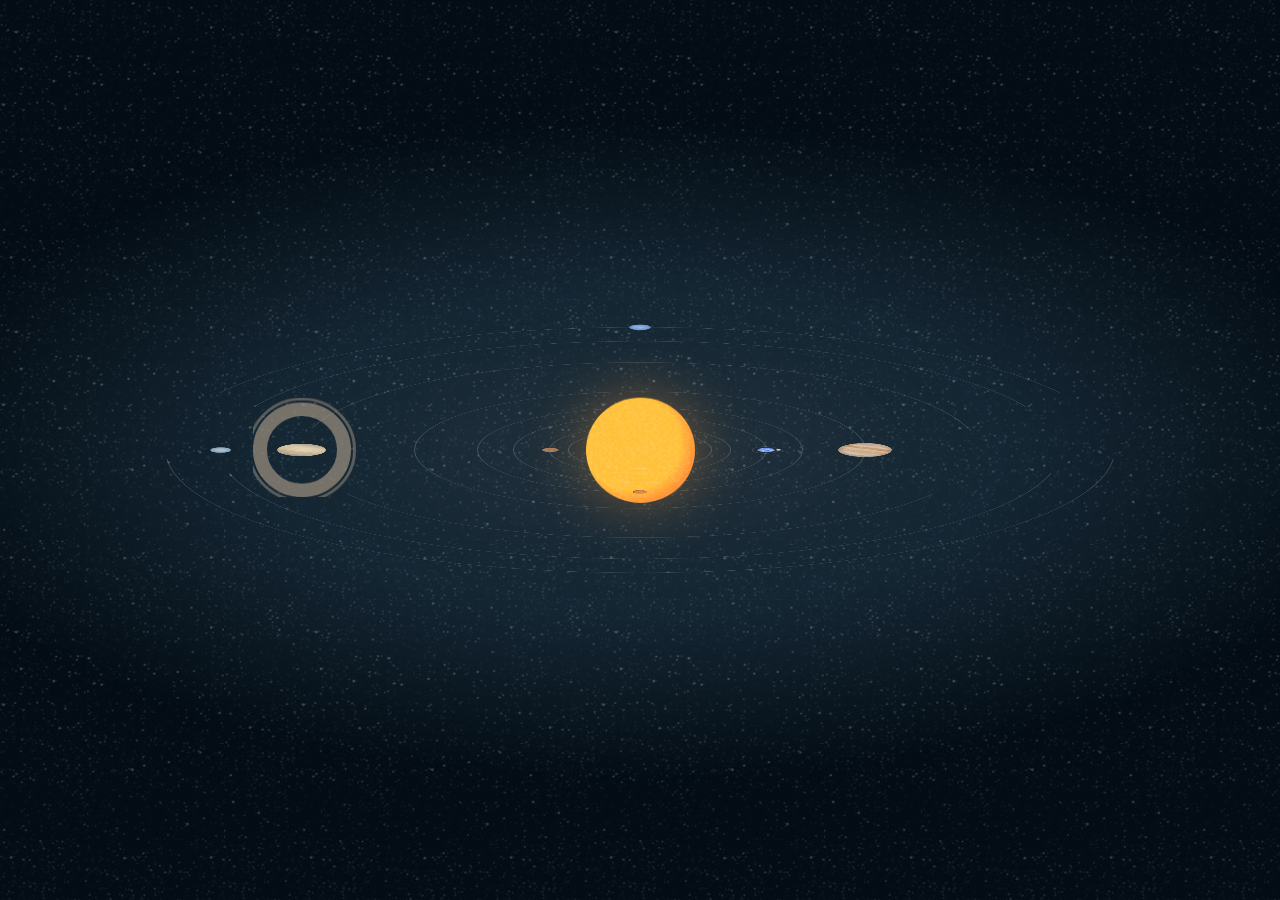
==== Universe/index.html @ 33dba789 "Add Universe" ====
<!DOCTYPE html>
<html lang="th">
<head>
    <meta charset="UTF-8">
    <meta name="viewport" content="width=device-width, initial-scale=1.0">
    <link rel="stylesheet" href="style.css">

    <title>Document</title>
</head>
<body class="opening hide-UI view-2D zoom-large data-close controls-close">
  <audio autoplay loop>
    <source src = "Fearless Motivation - The Universe In Me - Song Mix (Epic Music).mp3">
    This browser not support audio flie
  </audio>
  
    <div id="navbar">
      <a id="toggle-data" href="#data"><i class="icon-data"></i>Data</a>
      <h1>3D Solar System<br><span>Thank you @JulianGarnier</a></span></h1>
      <a id="toggle-controls" href="#controls"><i class="icon-controls"></i>Controls</a>
    </div>
    <div id="data">
      
      <a class="sun" title="sun" href="#sunspeed">Sun</a>
      <a class="mercury" title="mercury" href="#mercuryspeed">Mercury</a>
      <a class="venus" title="venus" href="#venusspeed">Venus</a>
      <a class="earth active" title="earth" href="#earthspeed">Earth</a>
      <a class="mars" title="mars" href="#marsspeed">Mars</a>
      <a class="jupiter" title="jupiter" href="#jupiterspeed">Jupiter</a>
      <a class="saturn" title="saturn" href="#saturnspeed">Saturn</a>
      <a class="uranus" title="uranus" href="#uranusspeed">Uranus</a>
      <a class="neptune" title="neptune" href="#neptunespeed">Neptune</a>
    </div>
    
    <div id="controls">
      <label class="set-view">
        <input type="checkbox">
      </label>
      <label class="set-zoom">
        <input type="checkbox">
      </label>
      <label>
        <input type="radio" class="set-speed" name="scale" checked>
        <span>Speed</span>
      </label>
      <label>
        <input type="radio" class="set-size" name="scale">
        <span>Size</span>
      </label>
      <label>
        <input type="radio" class="set-distance" name="scale">
        <span>Distance</span>
      </label>
      <label class="set-mutesong">
        <input type="checkbox" id="mutesongCheckbox" class="set-mutesong" name="mute">
        <span>Mute Song</span>
      </label>
      

    </div> 
  </div> 
    <div id="universe" class="scale-stretched">
      <div id="galaxy">
        <div id="solar-system" class="earth">
          <div id="mercury" class="orbit">
            <div class="pos">
              <div class="planet">
                <dl class="infos">
                  <dt>Mercury</dt>
                  <dd><span></span></dd>
                </dl>
              </div>
            </div>
          </div>
          <div id="venus" class="orbit">
            <div class="pos">
              <div class="planet">
                <dl class="infos">
                  <dt>Venus</dt>
                  <dd><span></span></dd>
                </dl>
              </div>
            </div>
          </div>
          <div id="earth" class="orbit">
            <div class="pos">
              <div class="orbit">
                <div class="pos">
                  <div class="moon"></div>
                </div>
              </div>
              <div class="planet">
                <dl class="infos">
                  <dt>Earth</dt>
                  <dd><span></span></dd>
                </dl>
              </div>
            </div>
          </div>
          <div id="mars" class="orbit">
            <div class="pos">
              <div class="planet">
                <dl class="infos">
                  <dt>Mars</dt>
                  <dd><span></span></dd>
                </dl>
              </div>
            </div>
          </div>
          <div id="controls">
          </div>
          <div id="jupiter" class="orbit">
            <div class="pos">
              <div class="planet">
                <dl class="infos">
                  <dt>Jupiter</dt>
                  <dd><span></span></dd>
                </dl>
              </div>
            </div>
          </div>
          <div id="saturn" class="orbit">
            <div class="pos">
              <div class="planet">
                <div class="ring"></div>
                <dl class="infos">
                  <dt>Saturn</dt>
                  <dd><span></span></dd>
                </dl>
              </div>
            </div>
          </div>
          <div id="uranus" class="orbit">
            <div class="pos">
              <div class="planet">
                <dl class="infos">
                  <dt>Uranus</dt>
                  <dd><span></span></dd>
                </dl>
              </div>
            </div>
          </div>
          <div id="neptune" class="orbit">
            <div class="pos">
              <div class="planet">
                <dl class="infos">
                  <dt>Neptune</dt>
                  <dd><span></span></dd>
                </dl>
              </div>
            </div>
          </div>
          <div id="sun">
            <dl class="infos">
              <dt>Sun</dt>
              <dd><span></span></dd>
            </dl>
          </div>
        </div>
      </div>
    </div>
    
    
    <script src="//ajax.googleapis.com/ajax/libs/jquery/1.8.1/jquery.min.js"></script>

    <script type="text/javascript">
    if (typeof jQuery == 'undefined') { 
      document.write(unescape("%3Cscript src='js/jquery.min.js' type='text/javascript'%3E%3C/script%3E"));
    }
    
    </script>
    <script src="js/prefixfree.min.js"></script>
    <script src="js/scripts.min.js"></script>
    <script src="//cdnjs.cloudflare.com/ajax/libs/jquery/2.1.3/jquery.min.js"></script>
    <script src="main.js"></script>
  </body>
</html>
---- Universe/style.css ----
/* author: Julian Garnier
https://codepen.io/juliangarnier/pen/krNqZO */

@import url(https://fonts.googleapis.com/css?family=Open+Sans:400,300);

@import url('https://fonts.googleapis.com/css2?family=Athiti:wght@400;300&display=swap');

/*
  Copyright (c) 2012 Julian Garnier
  Licensed under the MIT license
*/
html, body, div, span, applet, object, iframe, h1, h2, h3, h4, h5, h6, p, blockquote, pre, a, abbr, acronym, address, big, cite, code, del, dfn, em, img, ins, kbd, q, s, samp, small, strike, strong, sub, sup, tt, var, b, u, i, center, dl, dt, dd, ol, ul, li, fieldset, form, label, legend, table, caption, tbody, tfoot, thead, tr, th, td, article, aside, canvas, details, embed, figure, figcaption, footer, header, hgroup, menu, nav, output, ruby, section, summary, time, mark, audio, video {
  
  border: 0;
  font-size: 100%;
  font: inherit;
  vertical-align: baseline;
  margin: 0;
  padding: 0; }
  

article, aside, details, figcaption, figure, footer, header, hgroup, menu, nav, section {
  display: block; }

body {
  line-height: 1; }

ol, ul {
  list-style: none; }

blockquote, q {
  quotes: none; }

blockquote:before, blockquote:after, q:before, q:after {
  content: none; }

table {
  border-collapse: collapse;
  border-spacing: 0; }

* {
  -moz-box-sizing: border-box;
  box-sizing: border-box;
  box-sizing: border-box; }

body {
  font-size: 10px;
  font-family: 'Athiti', sans-serif;
  font-weight: 300;
  background-color: #08090A; }

#universe {
  z-index: 1;
  position: absolute;
  overflow: hidden;
  width: 100%;
  height: 100%;
  background-position: center 40%;
  background-repeat: no-repeat;
  background-size: cover; }

#galaxy {
  position: relative;
  width: 100%;
  height: 100%;
  /*perspective: 4000;*/ }

#solar-system {
  position: absolute;
  width: 100%;
  height: 100%;
  transform-style: preserve-3d; }

.orbit {
  position: absolute;
  top: 50%;
  left: 50%;
  border: 1px solid rgba(255, 255, 255, 0.2);
  border-radius: 50%;
  transform-style: preserve-3d;
  animation-name: orbit;
  animation-iteration-count: infinite;
  animation-timing-function: linear; }

.orbit .orbit {
  animation-name: suborbit; }

.pos {
  position: absolute;
  top: 50%;
  width: 2em;
  height: 2em;
  margin-top: -1em;
  margin-left: -1em;
  transform-style: preserve-3d;
  animation-name: invert;
  animation-iteration-count: infinite;
  animation-timing-function: linear; }

#sun, .planet, #earth .moon {
  position: absolute;
  top: 50%;
  left: 50%;
  width: 1em;
  height: 1em;
  margin-top: -0.5em;
  margin-left: -0.5em;
  border-radius: 50%;
  transform-style: preserve-3d; }

#sun {
  background-color: #FB7209;
  background-repeat: no-repeat;
  background-size: cover;
  box-shadow: 0 0 60px rgba(255, 160, 60, 0.4); }

.planet {
  background-color: #202020;
  background-repeat: no-repeat;
  background-size: cover;
  animation-iteration-count: infinite;
  animation-timing-function: linear; }

.ring {
  position: absolute;
  top: 50%;
  left: 50%;
  border-radius: 50%; }

#saturn .ring {
  width: 2em;
  height: 2em;
  margin-top: -1em;
  margin-left: -1em;
  border: 0.3em solid rgba(160, 147, 130, 0.7);
  animation-iteration-count: infinite;
  animation-timing-function: linear; }

#saturn .ring:after {
  border-radius: 50%;
  position: absolute;
  content: '';
  top: 50%;
  left: 50%;
  width: 2.2em;
  height: 2.2em;
  margin-top: -1.1em;
  margin-left: -1.1em;
  border: 0.07em solid rgba(160, 147, 130, 0.5);
  box-sizing: border-box;
  box-sizing: border-box; }

/* --------------------------------------------------------------------------- planets index */
#mercury {
  z-index: 10; }

#venus {
  z-index: 9; }

#earth {
  z-index: 8; }

#moon {
  z-index: 7; }

#mars {
  z-index: 6; }

#jupiter {
  z-index: 5; }

#saturn {
  z-index: 4; }

#uranus {
  z-index: 3; }

#neptune {
  z-index: 2; }

#sun {
  z-index: 1; }

/* --------------------------------------------------------------------------- animations */
@keyframes orbit {
  0% {
    transform: rotateZ(0deg); }

  100% {
    transform: rotateZ(-360deg); } }

@keyframes suborbit {
  0% {
    transform: rotateX(90deg) rotateZ(0deg); }

  100% {
    transform: rotateX(90deg) rotateZ(-360deg); } }

@keyframes invert {
  0% {
    transform: rotateX(-90deg) rotateY(360deg) rotateZ(0deg); }

  100% {
    transform: rotateX(-90deg) rotateY(0deg) rotateZ(0deg); } }

/* --------------------------------------------------------------------------- opening */
.view-3D .opening #sun,
.view-3D .opening .orbit,
.view-3D .opening .pos,
.view-3D .opening .planet,
.view-3D .opening .satelite,
.view-3D .opening .ring {
  transition-duration: 4s; }

#universe.opening #sun {
  box-shadow: 0 0 0 rgba(255, 160, 60, 0); }

/* --------------------------------------------------------------------------- 2D view */
.view-2D.zoom-large #sun {
  transform-style: flat; }

.view-2D.zoom-large .orbit {
  transform-style: flat; }

.view-2D #sun,
.view-2D .ring {
  transform: rotateX(0deg); }

.view-2D .planet,
.view-2D .moon {
  transform: rotateX(90deg); }

/* --------------------------------------------------------------------------- 3D view */
.view-3D.zoom-large #sun {
  transform-style: preserve-3d; }

.view-3D.zoom-large .orbit {
  transform-style: preserve-3d; }

.view-3D #solar-system {
  transform: rotateX(75deg); }

.view-3D #sun {
  transform: rotateX(-90deg); }

.view-3D .ring {
  transform: rotateX(90deg); }

.view-3D .planet,
.view-3D .moon {
  transform: rotateX(0deg); }

/* --------------------------------------------------------------------------- large zoom */
.zoom-large #solar-system {
  width: 100%; }

.zoom-large.view-2D .scale-stretched #solar-system {
  font-size: 26%; }

.zoom-large.view-3D .scale-stretched #solar-system {
  font-size: 62%; }

.zoom-large.view-2D .scale-d #solar-system {
  font-size: 22%; }

.zoom-large.view-3D .scale-d #solar-system {
  font-size: 48%; }

.zoom-large.view-2D .scale-s #solar-system {
  font-size: 7%; }

.zoom-large.view-3D .scale-s #solar-system {
  font-size: 14%; }

/* --------------------------------------------------------------------------- close zoom */
.zoom-close #solar-system {
  width: 200%;
  font-size: 100%; }

.zoom-close .scale-stretched #solar-system {
  margin-left: -100%; }

.zoom-close .scale-d #solar-system {
  margin-left: -106%; }

.zoom-close.view-2D .scale-d #solar-system {
  font-size: 84%; }

.zoom-close.view-3D .scale-d #solar-system {
  font-size: 84%; }

.zoom-close .scale-s #solar-system {
  margin-left: -145%; }

.zoom-close.view-2D .scale-s #solar-system {
  font-size: 40%; }

.zoom-close.view-3D .scale-s #solar-system {
  font-size: 40%; }

.zoom-close .orbit,
.zoom-close .pos,
.zoom-close .planet,
.zoom-close .satelite,
.zoom-close .ring {
  animation-play-state: paused!important;
  animation-duration: 0s!important;
  animation: none!important; }

.zoom-close.view-2D .planet,
.zoom-close.view-2D .moon {
  transform: rotateX(0deg); }

.zoom-close.view-3D .planet {
  transform: rotateX(-90deg); }

.zoom-close.view-3D .moon {
  transform: rotateX(90deg); }

.zoom-close .pos {
  left: 100%!important;
  top: 50%!important; }

/* --------------------------------------------------------------------------- data */
/* --------------------------------------------------------------------------- speed */
/* sideral years */
#mercury .pos,
#mercury .planet,
#mercury.orbit {
  animation-duration: 2.89016s; }

#venus .pos,
#venus .planet,
#venus.orbit {
  animation-duration: 7.38237s; }

#earth .pos,
#earth .planet,
#earth.orbit {
  animation-duration: 12.00021s; }

#earth .orbit .pos,
#earth .orbit {
  animation-duration: 0.89764s; }

#mars .pos,
#mars .planet,
#mars.orbit {
  animation-duration: 22.57017s; }

#jupiter .pos,
#jupiter .planet,
#jupiter.orbit {
  animation-duration: 142.35138s; }

#saturn .pos,
#saturn .planet,
#saturn.orbit,
#saturn .ring {
  animation-duration: 353.36998s; }

#uranus .pos,
#uranus .planet,
#uranus.orbit {
  animation-duration: 1008.20215s; }

#neptune .pos,
#neptune .planet,
#neptune.orbit {
  animation-duration: 1977.49584s; }

/* --------------------------------------------------------------------------- planets sizes */
/* --------------------------------------------------------------------------- stretched sizes */
.scale-stretched #sun {
  font-size: 24em; }

.scale-stretched #mercury .planet {
  font-size: 1.5em; }

.scale-stretched #venus .planet {
  font-size: 3.72em; }

.scale-stretched #earth .planet {
  font-size: 3.92em; }

.scale-stretched #earth .moon {
  font-size: 1.2em; }

.scale-stretched #mars .planet {
  font-size: 2.9em; }

.scale-stretched #jupiter .planet {
  font-size: 12em; }

.scale-stretched #saturn .planet {
  font-size: 10.8em; }

.scale-stretched #uranus .planet {
  font-size: 4.68em; }

.scale-stretched #neptune .planet {
  font-size: 4.9em; }

/* --------------------------------------------------------------------------- scaled sizes */
/*
(planets radius * 2) * ratio
*/
/*$distanceScaleRatio:   0.000075em;*/
/* --------------------------------------------------------------------------- planets distance scale sizes */
.scale-d #sun {
  font-size: 41.73048em; }

.scale-d #mercury .planet {
  font-size: 0.14634em; }

.scale-d #venus .planet {
  font-size: 0.36306em; }

.scale-d #earth .planet {
  font-size: 0.38226em; }

.scale-d #earth .moon {
  font-size: 0.08226em; }

.scale-d #mars .planet {
  font-size: 0.20334em; }

.scale-d #jupiter .planet {
  font-size: 4.19466em; }

.scale-d #saturn .planet {
  font-size: 3.49392em; }

.scale-d #uranus .planet {
  font-size: 1.52172em; }

.scale-d #neptune .planet {
  font-size: 1.47732em; }

/* --------------------------------------------------------------------------- planet size scale sizes */
.scale-s #sun {
  font-size: 417.3048em; }

.scale-s #mercury .planet {
  font-size: 1.4634em; }

.scale-s #venus .planet {
  font-size: 3.6306em; }

.scale-s #earth .planet {
  font-size: 3.8226em; }

.scale-s #earth .moon {
  font-size: 0.8226em; }

.scale-s #mars .planet {
  font-size: 2.0334em; }

.scale-s #jupiter .planet {
  font-size: 41.9466em; }

.scale-s #saturn .planet {
  font-size: 34.9392em; }

.scale-s #uranus .planet {
  font-size: 15.2172em; }

.scale-s #neptune .planet {
  font-size: 14.7732em; }

/* --------------------------------------------------------------------------- stretched orbits */
.scale-stretched #mercury.orbit {
  width: 32em;
  height: 32em;
  margin-top: -16em;
  margin-left: -16em; }

.scale-stretched #venus.orbit {
  width: 40em;
  height: 40em;
  margin-top: -20em;
  margin-left: -20em; }

.scale-stretched #earth.orbit {
  width: 56em;
  height: 56em;
  margin-top: -28em;
  margin-left: -28em; }

.scale-stretched #earth .orbit {
  width: 6em;
  height: 6em;
  margin-top: -3em;
  margin-left: -3em; }

.scale-stretched #mars.orbit {
  width: 72em;
  height: 72em;
  margin-top: -36em;
  margin-left: -36em; }

.scale-stretched #jupiter.orbit {
  width: 100em;
  height: 100em;
  margin-top: -50em;
  margin-left: -50em; }

.scale-stretched #saturn.orbit {
  width: 150em;
  height: 150em;
  margin-top: -75em;
  margin-left: -75em; }

.scale-stretched #uranus.orbit {
  width: 186em;
  height: 186em;
  margin-top: -93em;
  margin-left: -93em; }

.scale-stretched #neptune.orbit {
  width: 210em;
  height: 210em;
  margin-top: -105em;
  margin-left: -105em; }

/* --------------------------------------------------------------------------- scaled orbits */
/* --------------------------------------------------------------------------- distance scale orbits */
.scale-d #mercury.orbit {
  width: 44.74176em;
  height: 44.74176em;
  margin-top: -22.37088em;
  margin-left: -22.37088em; }

.scale-d #venus.orbit {
  width: 47.35737em;
  height: 47.35737em;
  margin-top: -23.67869em;
  margin-left: -23.67869em; }

.scale-d #earth.orbit {
  width: 49.50959em;
  height: 49.50959em;
  margin-top: -24.75479em;
  margin-left: -24.75479em; }

.scale-d #mars.orbit {
  width: 53.58356em;
  height: 53.58356em;
  margin-top: -26.79178em;
  margin-left: -26.79178em; }

.scale-d #jupiter.orbit {
  width: 82.2042em;
  height: 82.2042em;
  margin-top: -41.1021em;
  margin-left: -41.1021em; }

.scale-d #saturn.orbit {
  width: 115.91713em;
  height: 115.91713em;
  margin-top: -57.95857em;
  margin-left: -57.95857em; }

.scale-d #uranus.orbit {
  width: 191.00471em;
  height: 191.00471em;
  margin-top: -95.50235em;
  margin-left: -95.50235em; }

.scale-d #neptune.orbit {
  width: 275.64709em;
  height: 275.64709em;
  margin-top: -137.82355em;
  margin-left: -137.82355em; }

/* Moon */
.scale-d #earth .orbit {
  width: 1em;
  height: 1em;
  margin-top: -0.5em;
  margin-left: -0.5em; }

/* --------------------------------------------------------------------------- size scale orbits */
.scale-s #mercury.orbit {
  width: 441.3048em;
  height: 441.3048em;
  margin-top: -220.6524em;
  margin-left: -220.6524em; }

.scale-s #venus.orbit {
  width: 457.3048em;
  height: 457.3048em;
  margin-top: -228.6524em;
  margin-left: -228.6524em; }

.scale-s #earth.orbit {
  width: 473.3048em;
  height: 473.3048em;
  margin-top: -236.6524em;
  margin-left: -236.6524em; }

.scale-s #mars.orbit {
  width: 489.3048em;
  height: 489.3048em;
  margin-top: -244.6524em;
  margin-left: -244.6524em; }

.scale-s #jupiter.orbit {
  width: 561.3048em;
  height: 561.3048em;
  margin-top: -280.6524em;
  margin-left: -280.6524em; }

.scale-s #saturn.orbit {
  width: 705.3048em;
  height: 705.3048em;
  margin-top: -352.6524em;
  margin-left: -352.6524em; }

.scale-s #uranus.orbit {
  width: 817.3048em;
  height: 817.3048em;
  margin-top: -408.6524em;
  margin-left: -408.6524em; }

.scale-s #neptune.orbit {
  width: 881.3048em;
  height: 881.3048em;
  margin-top: -440.6524em;
  margin-left: -440.6524em; }

/* Moon */
.scale-s #earth .orbit {
  width: 1em;
  height: 1em;
  margin-top: -0.5em;
  margin-left: -0.5em; }

/* --------------------------------------------------------------------------- text infos data */
/* --------------------------------------------------------------------------- speed */
.set-speed dl.infos dd span:after {
  content: 'Orbit Velocity'; }

.set-speed #sun dl.infos dd:after {
  content: '0 km/h'; }

.set-speed #mercury dl.infos dd:after {
  content: '170,503 km/h'; }

.set-speed #venus dl.infos dd:after {
  content: '126,074 km/h'; }

.set-speed #earth dl.infos dd:after {
  content: '107,218 km/h'; }

.set-speed #mars dl.infos dd:after {
  content: '86,677 km/h'; }

.set-speed #jupiter dl.infos dd:after {
  content: '47,002 km/h'; }

.set-speed #saturn dl.infos dd:after {
  content: '34,701 km/h'; }

.set-speed #uranus dl.infos dd:after {
  content: '24,477 km/h'; }

.set-speed #neptune dl.infos dd:after {
  content: '19,566 km/h'; }

/* --------------------------------------------------------------------------- size */
.set-size dl.infos dd span:after {
  content: 'Equatorial Circumference'; }

.set-size #sun dl.infos dd:after {
  content: '4,370,005 km'; }

.set-size #mercury dl.infos dd:after {
  content: '15,329 km'; }

.set-size #venus dl.infos dd:after {
  content: '38,024 km'; }

.set-size #earth dl.infos dd:after {
  content: '40,030 km'; }

.set-size #mars dl.infos dd:after {
  content: '21,296 km'; }

.set-size #jupiter dl.infos dd:after {
  content: '439,263 km'; }

.set-size #saturn dl.infos dd:after {
  content: '365,882 km'; }

.set-size #uranus dl.infos dd:after {
  content: '159,354 km'; }

.set-size #neptune dl.infos dd:after {
  content: '154,704 km'; }

/* --------------------------------------------------------------------------- distance */
.set-distance dl.infos dd span:after {
  content: 'From Sun'; }

.set-distance #sun dl.infos dd span:after {
  content: 'From Earth'; }

.set-distance #sun dl.infos dd:after {
  content: '149,598,262 km'; }

.set-distance #mercury dl.infos dd:after {
  content: '57,909,227 km'; }

.set-distance #venus dl.infos dd:after {
  content: '108,209,475 km'; }

.set-distance #earth dl.infos dd:after {
  content: '149,598,262 km'; }

.set-distance #mars dl.infos dd:after {
  content: '227,943,824 km'; }

.set-distance #jupiter dl.infos dd:after {
  content: '778,340,821 km'; }

.set-distance #saturn dl.infos dd:after {
  content: '1,426,666,422 km'; }

.set-distance #uranus dl.infos dd:after {
  content: '2,870,658,186 km'; }

.set-distance #neptune dl.infos dd:after {
  content: '4,498,396,441 km'; }

/* --------------------------------------------------------------------------- planets starting position and lighting effect */
/* --------------------------------------------------------------------------- mercury ; pos: Top */
#mercury .pos {
  left: 50%;
  top: -1%; }

#mercury .planet {
  animation-name: shadow-mercury; }

@keyframes shadow-mercury {
  0% {
    box-shadow: inset 0 0 1px rgba(0, 0, 0, 0.5);
    /* TOP */ }

  25% {
    box-shadow: inset 4px 0 2px rgba(0, 0, 0, 0.5);
    /* LEFT */ }

  50% {
    box-shadow: inset 13px -5px 4px rgba(0, 0, 0, 0.5);
    /* BOTTOM */ }

  50.01% {
    box-shadow: inset -13px -5px 4px rgba(0, 0, 0, 0.5);
    /* BOTTOM */ }

  75% {
    box-shadow: inset -4px 0 2px rgba(0, 0, 0, 0.5);
    /* RIGHT */ }

  100% {
    box-shadow: inset 0 0 1px rgba(0, 0, 0, 0.5);
    /* TOP */ } }

.scaled.view-2D #mercury .planet,
.scaled.view-3D #mercury .planet {
  box-shadow: inset -4px 0 2px rgba(0, 0, 0, 0.5);
  /* RIGHT */ }

/* --------------------------------------------------------------------------- venus ; pos: Left */
#venus .pos {
  left: 0;
  top: 50%; }

#venus .planet {
  animation-name: shadow-venus; }

@keyframes shadow-venus {
  0% {
    box-shadow: inset 4px 0 2px rgba(0, 0, 0, 0.5);
    /* LEFT */ }

  25% {
    box-shadow: inset 22px -20px 10px rgba(0, 0, 0, 0.5);
    /* BOTTOM */ }

  25.5% {
    box-shadow: inset -22px -20px 10px rgba(0, 0, 0, 0.5);
    /* BOTTOM */ }

  50% {
    box-shadow: inset -4px 0 2px rgba(0, 0, 0, 0.5);
    /* RIGHT */ }

  75% {
    box-shadow: inset 0 0 1px rgba(0, 0, 0, 0.5);
    /* TOP */ }

  100% {
    box-shadow: inset 4px 0 2px rgba(0, 0, 0, 0.5);
    /* LEFT */ } }

.scaled.view-2D #venus .planet,
.scaled.view-3D #venus .planet {
  box-shadow: inset -4px 0 2px rgba(0, 0, 0, 0.5);
  /* RIGHT */ }

/* --------------------------------------------------------------------------- earth ; pos: Right */
#earth .pos {
  left: 100%;
  top: 50%; }

#earth .planet {
  animation-name: shadow-earth; }

@keyframes shadow-earth {
  0% {
    box-shadow: inset -4px 0 2px rgba(0, 0, 0, 0.5);
    /* RIGHT */ }

  25% {
    box-shadow: inset 0 0 1px rgba(0, 0, 0, 0.5);
    /* TOP */ }

  50% {
    box-shadow: inset 4px 0 2px rgba(0, 0, 0, 0.5);
    /* LEFT */ }

  75% {
    box-shadow: inset 24px -20px 15px rgba(0, 0, 0, 0.5);
    /* BOTTOM */ }

  75.01% {
    box-shadow: inset -24px -20px 15px rgba(0, 0, 0, 0.5);
    /* BOTTOM */ }

  100% {
    box-shadow: inset -4px 0 2px rgba(0, 0, 0, 0.5);
    /* RIGHT */ } }

.scaled.view-2D #earth .planet,
.scaled.view-3D #earth .planet {
  box-shadow: inset -4px 0 2px rgba(0, 0, 0, 0.5);
  /* RIGHT */ }

/* --------------------------------------------------------------------------- moon */
#earth .orbit .pos {
  left: 100%;
  top: 50%; }

/* --------------------------------------------------------------------------- mars ; pos: Bottom */
#mars .pos {
  left: 50%;
  top: 100%; }

#mars .planet {
  animation-name: shadow-mars; }

@keyframes shadow-mars {
  0% {
    box-shadow: inset -18px -10px 10px rgba(0, 0, 0, 0.5);
    /* BOTTOM */ }

  25% {
    box-shadow: inset -4px 0 2px rgba(0, 0, 0, 0.5);
    /* RIGHT */ }

  50% {
    box-shadow: inset 0 1px 1px rgba(0, 0, 0, 0.5);
    /* TOP */ }

  75% {
    box-shadow: inset 4px 0 2px rgba(0, 0, 0, 0.5);
    /* LEFT */ }

  99.99% {
    box-shadow: inset 18px -10px 10px rgba(0, 0, 0, 0.5);
    /* BOTTOM */ }

  100% {
    box-shadow: inset -18px -10px 10px rgba(0, 0, 0, 0.5);
    /* BOTTOM */ } }

.scaled.view-2D #mars .planet,
.scaled.view-3D #mars .planet {
  box-shadow: inset -4px 0 2px rgba(0, 0, 0, 0.5);
  /* RIGHT */ }

/* --------------------------------------------------------------------------- jupiter ; pos: Right */
#jupiter .pos {
  left: 100%;
  top: 50%; }

#jupiter .planet {
  animation-name: shadow-jupiter; }

@keyframes shadow-jupiter {
  0% {
    box-shadow: inset -16px 0 5px rgba(0, 0, 0, 0.5);
    /* RIGHT */ }

  25% {
    box-shadow: inset 0 3px 2px rgba(0, 0, 0, 0.5);
    /* TOP */ }

  50% {
    box-shadow: inset 16px 0 5px rgba(0, 0, 0, 0.5);
    /* LEFT */ }

  75% {
    box-shadow: inset 94px -30px 40px rgba(0, 0, 0, 0.5);
    /* BOTTOM */ }

  75.01% {
    box-shadow: inset -94px -30px 40px rgba(0, 0, 0, 0.5);
    /* BOTTOM */ }

  100% {
    box-shadow: inset -16px 0 5px rgba(0, 0, 0, 0.5);
    /* RIGHT */ } }

.scaled.view-2D #jupiter .planet,
.scaled.view-3D #jupiter .planet {
  box-shadow: inset -16px 0 5px rgba(0, 0, 0, 0.5);
  /* RIGHT */ }

/* --------------------------------------------------------------------------- saturn ; pos: Left */
#saturn .pos {
  left: 0%;
  top: 50%; }

#saturn .planet {
  animation-name: shadow-saturn; }

@keyframes shadow-saturn {
  0% {
    box-shadow: inset 16px 0 5px rgba(0, 0, 0, 0.5);
    /* LEFT */ }

  25% {
    box-shadow: inset 80px -30px 50px rgba(0, 0, 0, 0.5);
    /* BOTTOM */ }

  25.01% {
    box-shadow: inset -94px -30px 40px rgba(0, 0, 0, 0.5);
    /* BOTTOM */ }

  50% {
    box-shadow: inset -16px 0 5px rgba(0, 0, 0, 0.5);
    /* RIGHT */ }

  75% {
    box-shadow: inset -2px 3px 2px rgba(0, 0, 0, 0.5);
    /* TOP */ }

  100% {
    box-shadow: inset 16px 0 5px rgba(0, 0, 0, 0.5);
    /* LEFT */ } }

.scaled.view-2D #saturn .planet,
.scaled.view-3D #saturn .planet {
  box-shadow: inset -16px 0 5px rgba(0, 0, 0, 0.5);
  /* RIGHT */ }

/* --------------------------------------------------------------------------- saturn ring */
/*

#saturn .ring           { animation-name:     shadow-saturn-ring; }

@keyframes 
shadow-saturn-ring{ 0%   { box-shadow: inset -16px  0      4px   rgba(20, 40, 50, 0.45); opacity: .4; }
                  25%    { box-shadow: inset -5px   -30px   12px  rgba(20, 40, 50, 0.3);  opacity: 1; }
                  25.01% { box-shadow: inset 5px    -30px   12px  rgba(20, 40, 50, 0.3);  opacity: 1; }
                  50%    { box-shadow: inset 16px   0      4px   rgba(20, 40, 50, 0.45);  opacity: .4; }
                  75%    { box-shadow: inset 0      30px  50px  rgba(20, 40, 50, 0);  opacity: .3; }
                  100%   { box-shadow: inset -16px  0      4px   rgba(20, 40, 50, 0.45);  opacity: .4; }
                }

.scaled.view-2D #saturn .ring,
.scaled.view-3D #saturn .ring { box-shadow: inset 16px   0      4px   rgba(20, 40, 50, 0.6); }

*/
/* --------------------------------------------------------------------------- uranus ; pos: Left */
#uranus .pos {
  left: 0;
  top: 50%; }

#uranus .planet {
  animation-name: shadow-uranus; }

@keyframes shadow-uranus {
  0% {
    box-shadow: inset 8px 0 5px rgba(0, 0, 0, 0.5);
    /* LEFT */ }

  25% {
    box-shadow: inset 40px -15px 40px rgba(0, 0, 0, 0.5);
    /* BOTTOM */ }

  25.01% {
    box-shadow: inset -40px -15px 40px rgba(0, 0, 0, 0.5);
    /* BOTTOM */ }

  50% {
    box-shadow: inset -8px 0 5px rgba(0, 0, 0, 0.5);
    /* RIGHT */ }

  75% {
    box-shadow: inset 0 0 2px rgba(0, 0, 0, 0.5);
    /* TOP */ }

  100% {
    box-shadow: inset 8px 0 5px rgba(0, 0, 0, 0.5);
    /* LEFT */ } }

.scaled.view-2D #uranus .planet,
.scaled.view-3D #uranus .planet {
  box-shadow: inset -8px 0 5px rgba(0, 0, 0, 0.5);
  /* RIGHT */ }

/* --------------------------------------------------------------------------- neptune ; pos: Top */
#neptune .pos {
  left: 50%;
  top: 0; }

#neptune .planet {
  animation-name: shadow-neptune; }

@keyframes shadow-neptune {
  0% {
    box-shadow: inset 0 0 2px rgba(0, 0, 0, 0.5);
    /* TOP */ }

  25% {
    box-shadow: inset 12px 0 5px rgba(0, 0, 0, 0.5);
    /* LEFT */ }

  50% {
    box-shadow: inset 50px -15px 40px rgba(0, 0, 0, 0.5);
    /* BOTTOM */ }

  50.01% {
    box-shadow: inset -50px -15px 40px rgba(0, 0, 0, 0.5);
    /* BOTTOM */ }

  75% {
    box-shadow: inset -12px 0 5px rgba(0, 0, 0, 0.5);
    /* RIGHT */ }

  100% {
    box-shadow: inset 0 0 2px rgba(0, 0, 0, 0.5);
    /* TOP */ } }

.scaled.view-2D #neptune .planet,
.scaled.view-3D #neptune .planet {
  box-shadow: inset -12px 0 5px rgba(0, 0, 0, 0.5);
  /* RIGHT */ }

/* --------------------------------------------------------------------------- DEBUG 
.pos, 
.planet, 
.orbit,
.ring { animation-duration: 20s!important; }

/* */
/* --------------------------------------------------------------------------- navigation styles */
dl.infos {
  position: absolute;
  display: block;
  opacity: 0;
  width: 100%;
  height: 100%;
  margin-top: -90%;
  margin-left: 90%;
  padding-left: 100%;
  transform-origin: 100% 100%;
  transform-style: preserve-3d;
  transform: rotateX(90deg); }

dl.infos:before {
  position: absolute;
  content: '';
  width: 15px;
  height: 30px;
  left: 15px;
  bottom: 0;
  border-top: 1px solid white;
  border-left: 1px solid white;
  transform-style: preserve-3d;
  transform: skew(-45deg, 0deg);
  box-shadow: inset 1px 1px black; }

dl.infos dt {
  position: absolute;
  left: 50px;
  margin-bottom: 26px;
  bottom: 30px;
  color: #FFF;
  font-size: 14px;
  text-shadow: 1px 1px 2px black; }

dl.infos dd:after {
  position: absolute;
  left: 50px;
  bottom: 30px;
  width: 300px;
  color: #FFF;
  font-size: 22px;
  text-shadow: 1px 1px 2px black; }

dl.infos dd span:after {
  position: absolute;
  left: 50px;
  bottom: 14px;
  width: 300px;
  color: #FFF;
  font-size: 11px;
  text-shadow: 1px 1px 2px black; }

.sun #sun .infos,
.mercury #mercury .infos,
.venus #venus .infos,
.earth #earth .infos,
.mars #mars .infos,
.jupiter #jupiter .infos,
.saturn #saturn .infos,
.uranus #uranus .infos,
.neptune #neptune .infos {
  display: block;
  opacity: 1;
  transform: rotateX(0deg); }

.mercury #mercury.orbit,
.venus #venus.orbit,
.earth #earth.orbit,
.mars #mars.orbit,
.jupiter #jupiter.orbit,
.saturn #saturn.orbit,
.uranus #uranus.orbit,
.neptune #neptune.orbit {
  border: 1px solid rgba(255, 255, 255, 0.8); }

.hide-UI h1,
.hide-UI #data,
.hide-UI dl.infos,
.hide-UI #controls {
  opacity: 0!important;
  margin-top: -30px; }

.hide-UI #data {
  margin-bottom: -30px; }

.hide-UI .orbit {
  border: 1px solid rgba(255, 255, 255, 0.2) !important; }

h1 {
  width: 100%;
  font-weight: 600;
  font-size: 14px;
  text-align: center;
  color: rgba(255, 255, 255, 0.8); }

h1 span, #navbar h1 a {
  display: inline;
  position: relative;
  padding: 0;
  font-weight: 300;
  font-size: 14px;
  text-align: center;
  color: rgba(255, 255, 255, 0.5); }


#navbar, #controls, #data {
  background: rgba(0, 0, 0, 0.4); }

#navbar {
  z-index: 99;
  position: absolute;
  top: 0;
  left: 0;
  padding: 16px;
  width: 100%;
  height: 48px; }

#navbar a, #data a, #controls label {
  color: rgba(255, 255, 255, 0.6);
  display: block;
  position: relative;
  text-decoration: none; }

#navbar a:hover, #data a:hover, #controls label:hover {
  color: #FFF; }

#data a.active {
  color: #0CF; }

#navbar a {
  position: absolute;
  top: 0;
  height: 48px;
  padding: 16px;
  font-size: 14px; }

#toggle-data {
  left: 0; }

#toggle-controls {
  right: 0; }

#data, #controls {
  z-index: 99;
  position: fixed;
  opacity: 1;
  top: 49px;
  padding: 16px; }

.data-close #data {
  left: -100%; }

.data-open #data {
  left: 0px; }

.controls-close #controls {
  right: -100%; }

.controls-open #controls {
  right: 0px; }


  

#data a {
  margin-bottom: 1px;
  padding: 6px 10px;
  font-size: 18px; }

#controls label {
  opacity: .6;
  height: 24px;
  margin-bottom: 28px; }

#controls label:hover {
  opacity: 1; }

#controls label:before {
  position: absolute;
  display: block;
  width: 20px;
  height: 20px;
  margin-top: 3px;
  text-align: center;
  color: #FFF;
  z-index: 99; }

#controls label span {
  display: block;
  margin-left: 36px;
  padding-top: 4px;
  font-size: 18px;
  color: #FFF; }

#controls input {
  display: block;
  appearance: none; }

#controls input[type="radio"]:before {
  content: '';
  display: block;
  position: absolute;
  width: 22px;
  height: 22px;
  border: 2px solid #FFF;
  border-radius: 16px; }

#controls input:checked[type="radio"]:after {
  content: '';
  display: block;
  top: 3px;
  margin-left: 3px;
  position: absolute;
  width: 20px;
  height: 20px;
  border-radius: 10px;
  background: #FFF;
  z-index: 99; }

#controls input[type="checkbox"]:before {
  content: '';
  display: block;
  position: absolute;
  width: 100px;
  height: 22px;
  border: 2px solid #FFF;
  border-radius: 16px; }

#controls input[type="checkbox"]:after {
  content: '';
  display: block;
  top: 3px;
  position: absolute;
  width: 20px;
  height: 20px;
  border-radius: 10px;
  background: #FFF;
  z-index: 99; }

#controls label.set-view:before {
  font: bold small-caps 11px/20px sans-serif; }

.view-3D #controls label.set-view:before {
  content: '2D';
  margin-left: 82px; }

.view-2D #controls label.set-view:before {
  content: '3D';
  margin-left: 7px; }

.view-3D #controls .set-view input:after {
  margin-left: 3px; }

.view-2D #controls .set-view input:after {
  margin-left: 81px; }

#controls label.set-zoom:before {
  font: normal small-caps 18px/14px sans-serif; }

.zoom-large #controls label.set-zoom:before {
  content: '+';
  margin-left: 82px; }

.zoom-close #controls label.set-zoom:before {
  content: '-';
  margin-left: 7px; }

.zoom-large #controls .set-zoom input:after {
  margin-left: 3px; }

.zoom-close #controls .set-zoom input:after {
  margin-left: 81px; }

/* --------------------------------------------------------------------------- transitions */
.pos {
  transition-property: top, left; }

#solar-system, .orbit,
.planet,
.satelite,
.ring {
  transition-property: width, height, top, left, margin-left, margin-top, webkit-transform; }

#sun, .icon {
  transition-property: width, height, webkit-transform; }

#solar-system,
#sun,
.orbit,
.pos,
.planet,
.satelite,
.ring,
.infos,
.icon {
  transition-duration: .8s;
  transition-timing-function: ease-in-out; }

#solar-system,
#sun,
.planet,
.satelite,
.ring {
  transition-delay: 0s; }

.pos {
  transition-delay: 1s; }

.opening #solar-system,
.opening #sun,
.opening .orbit,
.opening .pos,
.opening .planet,
.opening .satelite,
.opening .ring,
.opening .infos,
.opening h1,
.opening #data,
.opening dl.infos,
.opening #controls {
  transition-duration: 0s;
  transition-delay: 0s; }

.opening .pos {
  transition-delay: 0s; }

h1, #data, #controls {
  transition-property: opacity, margin;
  transition-duration: .8s;
  transition-timing-function: ease-in-out; }

h1 {
  transition-delay: .35s; }

#data {
  transition-delay: .7s; }

#controls {
  transition-delay: 1s; }

/* --------------------------------------------------------------------------- images */
body {
  background-image: url([data-uri]); }

#universe {
  background-image: url([data-uri]); }

#sun {
  background-image: url([data-uri]); }

#mercury .planet {
  background-image: url([data-uri]); }

#venus .planet {
  background-image: url([data-uri]); }

#earth .planet {
  background-image: url([data-uri]); }

#earth .moon {
  background-color: white; }

#mars .planet {
  background-image: url([data-uri]); }

#jupiter .planet {
  background-image: url([data-uri]); }

#saturn .planet {
  background-image: url([data-uri]); }

#uranus .planet {
  background-image: url([data-uri]); }

#neptune .planet {
  background-image: url([data-uri]); }

/* --------------------------------------------------------------------------- responsive styles */
@media screen and (max-width: 299px) {
  #universe {
    font-size: 20%; } }
@media screen and (min-width: 300px) {
  #universe {
    font-size: 24%; } }
@media screen and (min-width: 500px) {
  #universe {
    font-size: 36%; } }
@media screen and (min-width: 600px) {
  #universe {
    font-size: 44%; } }
@media screen and (min-width: 760px) {
  #universe {
    font-size: 58%; } }
@media screen and (min-width: 1000px) {
  #universe {
    font-size: 73%; }

  #navbar, #controls, #data {
    background: transparent; }

  #navbar a {
    display: none; }

  h1 {
    font-size: 22px;
    margin-top: 8px; }

  #controls {
    padding-right: 32px;
    top: 12px; }

  #data {
    position: fixed;
    top: inherit;
    bottom: 0;
    width: 100%;
    text-align: center; }

  #data a {
    display: inline-block;
    text-align: center;
    font-size: 20px;
    padding: 15px 15px; }

  .data-open #data, .data-close #data {
    left: 0px; }

  .controls-open #controls, .controls-close #controls {
    right: 0px; } }
@media screen and (min-width: 1300px) {
  #universe {
    font-size: 100%; } }
@media screen and (min-width: 1600px) {
  .zoom-close .scale-d #solar-system {
    margin-left: -120%; } }

    .set-mutesong {
      cursor: pointer;
      padding: -5% 5px;
      border-radius: 5%;
      font-size: 5%;
    }
    
    .set-mutesong input[type="checkbox"] {
      display: none; /* Hide the actual checkbox */
    }
    
    .set-mutesong span {
      position: relative;
      top: -5px;
    }
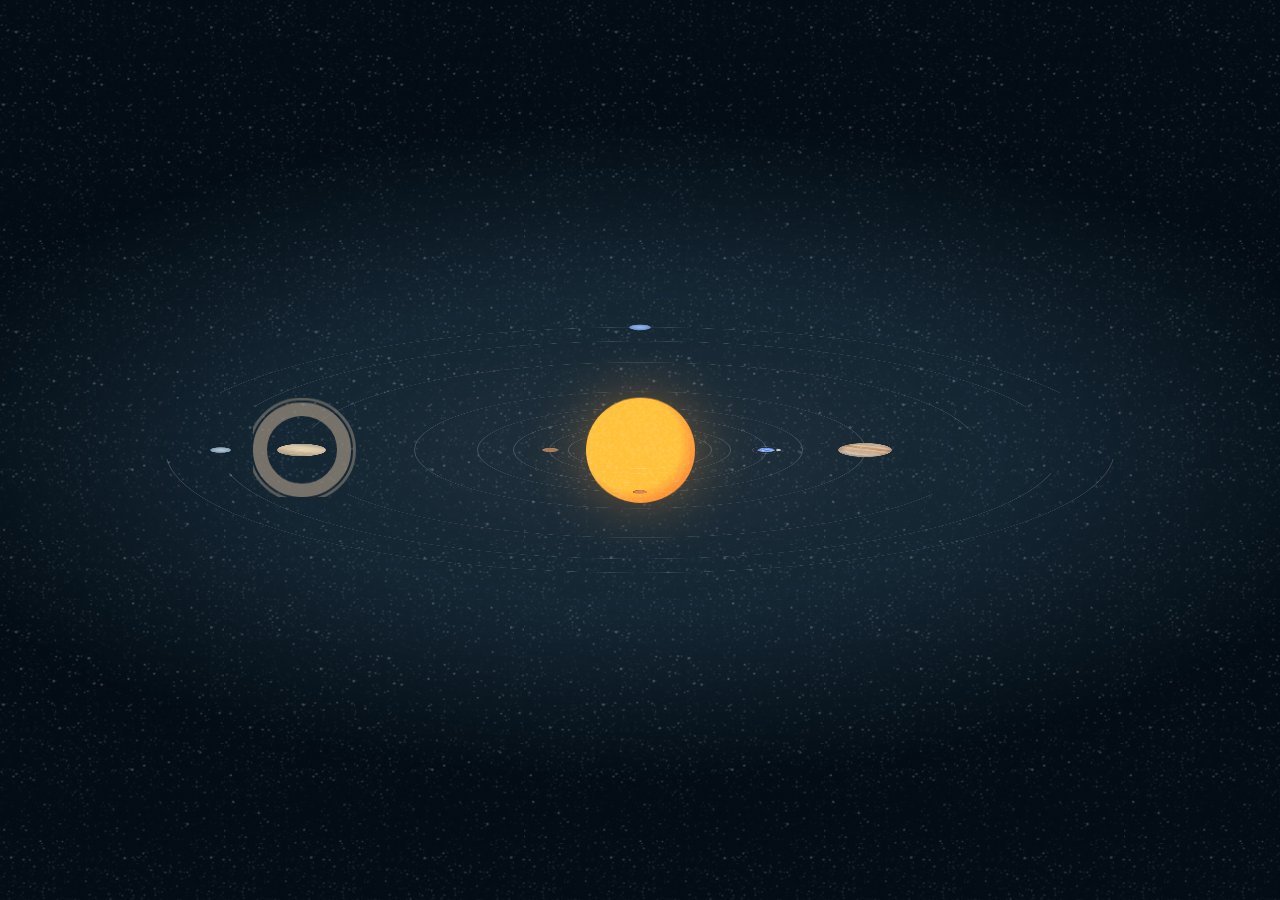
==== commit cf297c9b: "add universe and fix bug" ====
--- a/Universe/index.html
+++ b/Universe/index.html
@@ -38,6 +38,10 @@
       <label class="set-zoom">
         <input type="checkbox">
       </label>
+      <label class="set-mutesong">
+        <input type="checkbox" id="mutesongCheckbox" class="set-mutesong" name="mute">
+        <span>Song</span>
+      </label>
       <label>
         <input type="radio" class="set-speed" name="scale" checked>
         <span>Speed</span>
@@ -50,10 +54,7 @@
         <input type="radio" class="set-distance" name="scale">
         <span>Distance</span>
       </label>
-      <label class="set-mutesong">
-        <input type="checkbox" id="mutesongCheckbox" class="set-mutesong" name="mute">
-        <span>Mute Song</span>
-      </label>
+   
       
 
     </div> 
--- a/Universe/style.css
+++ b/Universe/style.css
@@ -1506,11 +1506,12 @@
   .zoom-close .scale-d #solar-system {
     margin-left: -120%; } }
 
+
     .set-mutesong {
       cursor: pointer;
-      padding: -5% 5px;
-      border-radius: 5%;
-      font-size: 5%;
+      padding: -5% 41px;
+      border-radius: 10%;
+      font-size: 1%;
     }
     
     .set-mutesong input[type="checkbox"] {
